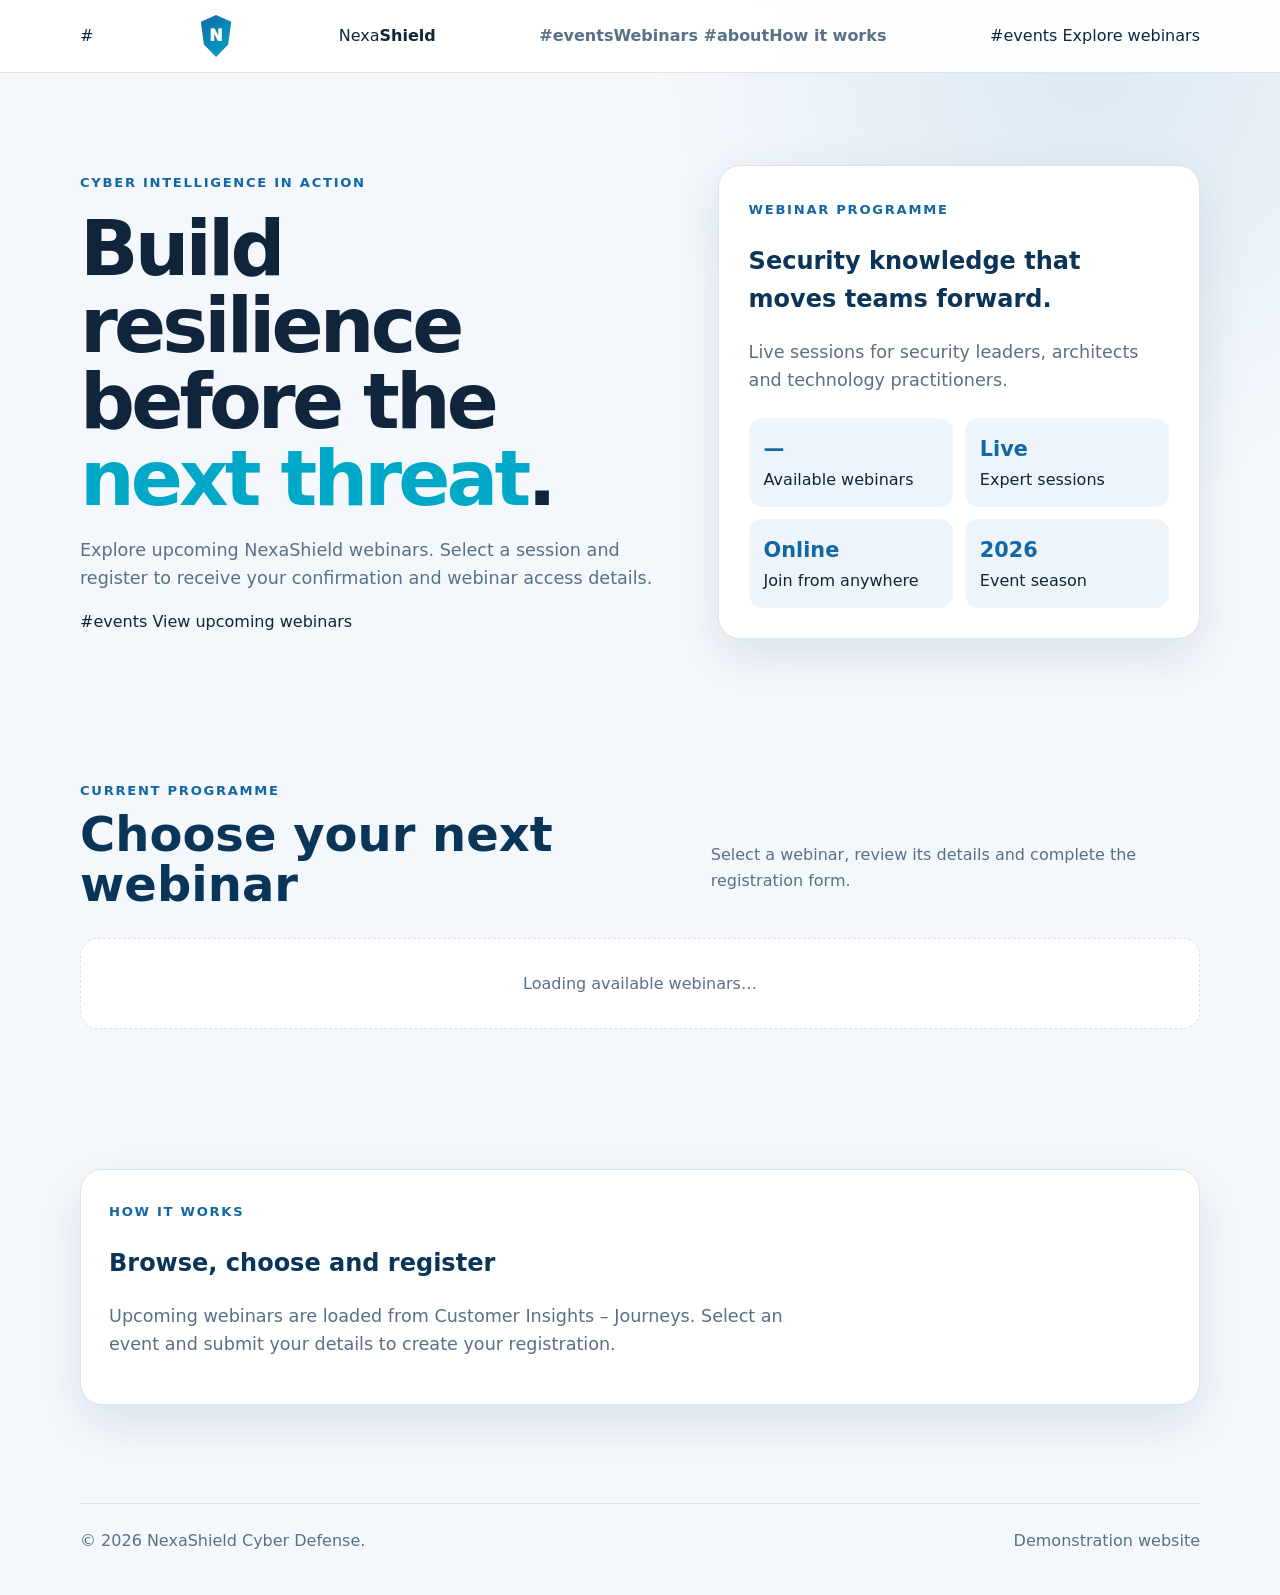
==== k/index.html @ 1a295cb4 "Add files via upload" ====
<!DOCTYPE html>
<html lang="en">
<head>
    <meta charset="UTF-8">

    <meta
        name="viewport"
        content="width=device-width, initial-scale=1.0"
    >

    <title>NexaShield Cyber Defense | Webinars</title>

    <style>
        :root {
            --bg: #f4f8fc;
            --surface: #ffffff;
            --soft: #edf5fb;
            --text: #10253b;
            --muted: #597087;
            --navy: #0b3558;
            --blue: #1267a5;
            --cyan: #00a8c8;
            --green: #15956f;
            --red: #b42318;
            --border: #d8e5ef;
            --shadow: 0 18px 50px rgba(25, 67, 101, 0.12);
        }

        * {
            box-sizing: border-box;
        }

        html {
            scroll-behavior: smooth;
        }

        body {
            margin: 0;
            background:
                radial-gradient(
                    circle at 85% 4%,
                    rgba(18, 103, 165, 0.1),
                    transparent 28rem
                ),
                var(--bg);
            color: var(--text);
            font-family:
                Inter,
                system-ui,
                -apple-system,
                "Segoe UI",
                sans-serif;
            line-height: 1.6;
        }

        a {
            color: inherit;
            text-decoration: none;
        }

        button,
        input {
            font: inherit;
        }

        .container {
            width: min(1120px, calc(100% - 40px));
            margin: auto;
        }

        .header {
            position: sticky;
            top: 0;
            z-index: 20;
            background: rgba(255, 255, 255, 0.92);
            border-bottom: 1px solid var(--border);
            backdrop-filter: blur(14px);
        }

        .nav {
            min-height: 72px;
            display: flex;
            align-items: center;
            justify-content: space-between;
        }

        .brand {
            display: flex;
            align-items: center;
            gap: 12px;
            color: var(--navy);
            font-weight: 850;
        }

        .brand b {
            color: var(--cyan);
        }

        .shield {
            width: 38px;
            height: 42px;
            display: grid;
            place-items: center;
            color: #ffffff;
            background: linear-gradient(135deg, var(--blue), var(--cyan));
            clip-path:
                polygon(
                    50% 0,
                    90% 16%,
                    82% 70%,
                    50% 100%,
                    18% 70%,
                    10% 16%
                );
            font-weight: 950;
        }

        .navlinks {
            display: flex;
            gap: 24px;
            color: var(--muted);
            font-weight: 700;
        }

        .btn {
            display: inline-flex;
            min-height: 46px;
            align-items: center;
            justify-content: center;
            padding: 11px 18px;
            border: 1px solid transparent;
            border-radius: 12px;
            cursor: pointer;
            font-weight: 800;
        }

        .primary {
            color: #ffffff;
            background: linear-gradient(135deg, var(--blue), var(--cyan));
        }

        .secondary {
            color: var(--blue);
            background: #ffffff;
            border-color: var(--border);
        }

        .btn:disabled {
            cursor: not-allowed;
            opacity: 0.65;
        }

        .hero {
            padding: 92px 0 68px;
        }

        .hero-grid {
            display: grid;
            grid-template-columns: 1.1fr 0.9fr;
            gap: 48px;
            align-items: center;
        }

        .eyebrow {
            color: var(--blue);
            font-size: 0.82rem;
            font-weight: 850;
            letter-spacing: 0.13em;
            text-transform: uppercase;
        }

        h1 {
            margin: 16px 0;
            font-size: clamp(2.7rem, 6vw, 5rem);
            line-height: 1;
            letter-spacing: -0.05em;
        }

        h2 {
            color: var(--navy);
        }

        .accent {
            color: var(--cyan);
        }

        .lead {
            max-width: 680px;
            color: var(--muted);
            font-size: 1.1rem;
        }

        .hero-card,
        .card,
        .panel {
            background: var(--surface);
            border: 1px solid var(--border);
            border-radius: 22px;
            box-shadow: var(--shadow);
        }

        .hero-card {
            padding: 30px;
        }

        .metrics {
            display: grid;
            grid-template-columns: 1fr 1fr;
            gap: 12px;
            margin-top: 24px;
        }

        .metric {
            padding: 15px;
            border-radius: 14px;
            background: var(--soft);
        }

        .metric strong {
            display: block;
            color: var(--blue);
            font-size: 1.3rem;
        }

        section {
            padding: 70px 0;
        }

        .heading {
            display: flex;
            align-items: end;
            justify-content: space-between;
            gap: 24px;
            margin-bottom: 28px;
        }

        .heading h2 {
            margin: 6px 0 0;
            font-size: clamp(2rem, 4vw, 3rem);
            line-height: 1.05;
        }

        .heading p {
            max-width: 520px;
            color: var(--muted);
        }

        .grid {
            display: grid;
            grid-template-columns: repeat(3, 1fr);
            gap: 20px;
        }

        .card {
            overflow: hidden;
            display: flex;
            flex-direction: column;
        }

        .card-top {
            min-height: 142px;
            padding: 24px;
            background: linear-gradient(135deg, #e2f2ff, #f8fcff);
        }

        .card-top small {
            color: var(--blue);
            font-weight: 850;
            letter-spacing: 0.08em;
            text-transform: uppercase;
        }

        .card-top h3 {
            margin: 12px 0 0;
            color: var(--navy);
            font-size: 1.4rem;
            line-height: 1.2;
        }

        .card-body {
            display: flex;
            flex: 1;
            flex-direction: column;
            padding: 24px;
        }

        .card-body p {
            color: var(--muted);
        }

        .event-meta {
            display: grid;
            gap: 7px;
            margin: 4px 0 20px;
            color: var(--muted);
            font-size: 0.9rem;
        }

        .card-body .btn {
            width: 100%;
            margin-top: auto;
        }

        .loading-panel {
            grid-column: 1 / -1;
            padding: 32px;
            border: 1px dashed var(--border);
            border-radius: 18px;
            color: var(--muted);
            background: var(--surface);
            text-align: center;
        }

        .details-view {
            display: none;
        }

        .details-view.active {
            display: block;
        }

        .home-view.hidden {
            display: none;
        }

        .details-hero {
            padding: 72px 0 42px;
        }

        .back {
            color: var(--blue);
            cursor: pointer;
            font-weight: 800;
        }

        .facts {
            display: grid;
            grid-template-columns: repeat(3, 1fr);
            gap: 14px;
            margin-top: 34px;
        }

        .fact {
            padding: 17px;
            border: 1px solid var(--border);
            border-radius: 14px;
            background: #ffffff;
        }

        .fact span {
            display: block;
            color: var(--muted);
            font-size: 0.77rem;
            text-transform: uppercase;
        }

        .details-grid {
            display: grid;
            grid-template-columns: 1.05fr 0.95fr;
            gap: 22px;
        }

        .panel {
            padding: 28px;
        }

        .request {
            max-width: 760px;
            margin: auto;
        }

        .selected-event {
            display: flex;
            justify-content: space-between;
            gap: 18px;
            margin: 18px 0 24px;
            padding: 15px;
            border: 1px solid #c8e0ec;
            border-radius: 13px;
            background: #eff9fc;
        }

        .selected-event span {
            color: var(--muted);
            font-size: 0.8rem;
            text-transform: uppercase;
        }

        .registration-form {
            display: grid;
            gap: 18px;
        }

        .form-row {
            display: grid;
            grid-template-columns: 1fr 1fr;
            gap: 16px;
        }

        .field label {
            display: block;
            margin-bottom: 7px;
            color: var(--navy);
            font-weight: 750;
        }

        .field input {
            width: 100%;
            min-height: 48px;
            padding: 11px 13px;
            border: 1px solid #cbdce8;
            border-radius: 11px;
            background: #ffffff;
        }

        .field input:focus {
            outline: none;
            border-color: var(--cyan);
            box-shadow: 0 0 0 3px rgba(0, 168, 200, 0.12);
        }

        .checkbox-row {
            display: flex;
            align-items: flex-start;
            gap: 10px;
            padding: 13px;
            border-radius: 11px;
            background: var(--soft);
        }

        .checkbox-row input {
            width: auto;
            margin-top: 5px;
        }

        .checkbox-row label {
            color: var(--muted);
            font-size: 0.92rem;
        }

        .privacy-note {
            color: var(--muted);
            font-size: 0.83rem;
        }

        .privacy-note a {
            color: var(--blue);
            font-weight: 700;
        }

        .message {
            display: none;
            padding: 14px;
            border-radius: 11px;
        }

        .message.success {
            display: block;
            color: #17683a;
            background: #e7f7ee;
        }

        .message.error {
            display: block;
            color: var(--red);
            background: #fff0ee;
        }

        footer {
            padding: 28px 0 42px;
            color: var(--muted);
        }

        .footer {
            display: flex;
            justify-content: space-between;
            padding-top: 24px;
            border-top: 1px solid var(--border);
        }

        @media (max-width: 900px) {
            .hero-grid,
            .grid,
            .details-grid {
                grid-template-columns: 1fr;
            }

            .facts {
                grid-template-columns: 1fr;
            }

            .navlinks {
                display: none;
            }

            .heading {
                align-items: start;
                flex-direction: column;
            }
        }

        @media (max-width: 560px) {
            .container {
                width: min(100% - 28px, 1120px);
            }

            .metrics,
            .form-row {
                grid-template-columns: 1fr;
            }

            .selected-event,
            .footer {
                flex-direction: column;
            }
        }
    </style>
</head>

<body>
    <div id="homeView" class="home-view">
        <header class="header">
            <div class="container nav">
                #
                    <span class="shield">N</span>

                    <span>
                        Nexa<b>Shield</b>
                    </span>
                </a>

                <nav class="navlinks">
                    #eventsWebinars</a>
                    #aboutHow it works</a>
                </nav>

                #events
                    Explore webinars
                </a>
            </div>
        </header>

        <main>
            <section class="hero">
                <div class="container hero-grid">
                    <div>
                        <span class="eyebrow">
                            Cyber intelligence in action
                        </span>

                        <h1>
                            Build resilience before the
                            <span class="accent">next threat</span>.
                        </h1>

                        <p class="lead">
                            Explore upcoming NexaShield webinars.
                            Select a session and register to receive your
                            confirmation and webinar access details.
                        </p>

                        #events
                            View upcoming webinars
                        </a>
                    </div>

                    <aside class="hero-card">
                        <span class="eyebrow">Webinar programme</span>

                        <h2>
                            Security knowledge that moves teams forward.
                        </h2>

                        <p class="lead">
                            Live sessions for security leaders,
                            architects and technology practitioners.
                        </p>

                        <div class="metrics">
                            <div class="metric">
                                <strong id="eventCount">—</strong>
                                Available webinars
                            </div>

                            <div class="metric">
                                <strong>Live</strong>
                                Expert sessions
                            </div>

                            <div class="metric">
                                <strong>Online</strong>
                                Join from anywhere
                            </div>

                            <div class="metric">
                                <strong>2026</strong>
                                Event season
                            </div>
                        </div>
                    </aside>
                </div>
            </section>

            <section id="events">
                <div class="container">
                    <div class="heading">
                        <div>
                            <span class="eyebrow">
                                Current programme
                            </span>

                            <h2>Choose your next webinar</h2>
                        </div>

                        <p>
                            Select a webinar, review its details and
                            complete the registration form.
                        </p>
                    </div>

                    <div id="eventsGrid" class="grid">
                        <div class="loading-panel">
                            Loading available webinars…
                        </div>
                    </div>
                </div>
            </section>

            <section id="about">
                <div class="container panel">
                    <span class="eyebrow">How it works</span>

                    <h2>Browse, choose and register</h2>

                    <p class="lead">
                        Upcoming webinars are loaded from Customer
                        Insights – Journeys. Select an event and submit
                        your details to create your registration.
                    </p>
                </div>
            </section>
        </main>

        <footer>
            <div class="container footer">
                <span>© 2026 NexaShield Cyber Defense.</span>
                <span>Demonstration website</span>
            </div>
        </footer>
    </div>

    <div id="detailsView" class="details-view">
        <header class="header">
            <div class="container nav">
                #
                    <span class="shield">N</span>

                    <span>
                        Nexa<b>Shield</b>
                    </span>
                </a>

                <button id="allEventsButton" class="btn secondary">
                    All webinars
                </button>
            </div>
        </header>

        <main>
            <section class="details-hero">
                <div class="container">
                    <button
                        id="backButton"
                        class="back"
                        type="button"
                        style="border: 0; background: transparent; padding: 0;"
                    >
                        ← Back to all webinars
                    </button>

                    <p id="detailType" class="eyebrow">
                        Online webinar
                    </p>

                    <h1 id="detailTitle">Webinar name</h1>

                    <p id="detailDescription" class="lead"></p>

                    <div class="facts">
                        <div class="fact">
                            <span>Date and time</span>
                            <strong id="detailDate">To be announced</strong>
                        </div>

                        <div class="fact">
                            <span>Format</span>
                            <strong id="detailFormat">Online</strong>
                        </div>

                        <div class="fact">
                            <span>Location</span>
                            <strong id="detailLocation">
                                External webinar platform
                            </strong>
                        </div>
                    </div>
                </div>
            </section>

            <section>
                <div class="container details-grid">
                    <div class="panel">
                        <span class="eyebrow">
                            About this webinar
                        </span>

                        <h2>What you will learn</h2>

                        <p id="detailLongDescription" class="lead">
                            Join NexaShield experts for practical
                            insights and actionable guidance.
                        </p>
                    </div>

                    <aside class="panel">
                        <span class="eyebrow">
                            Registration
                        </span>

                        <h2>Reserve your place</h2>

                        <p class="lead">
                            Complete the form below to register for the
                            selected webinar.
                        </p>
                    </aside>
                </div>
            </section>

            <section id="register">
                <div class="container panel request">
                    <span class="eyebrow">
                        Webinar registration
                    </span>

                    <h2>Register for this webinar</h2>

                    <p class="lead">
                        Your registration confirmation and webinar
                        details will be sent to your email.
                    </p>

                    <div class="selected-event">
                        <span>Selected webinar</span>
                        <strong id="selectedEventName">
                            Choose a webinar
                        </strong>
                    </div>

                    <form
                        id="registrationForm"
                        class="registration-form"
                    >
                        <input
                            id="selectedEventId"
                            name="eventId"
                            type="hidden"
                        >

                        <input
                            id="selectedEventTitle"
                            name="eventName"
                            type="hidden"
                        >

                        <div class="form-row">
                            <div class="field">
                                <label for="firstName">
                                    First name
                                </label>

                                <input
                                    id="firstName"
                                    name="firstName"
                                    type="text"
                                    autocomplete="given-name"
                                    required
                                >
                            </div>

                            <div class="field">
                                <label for="lastName">
                                    Last name
                                </label>

                                <input
                                    id="lastName"
                                    name="lastName"
                                    type="text"
                                    autocomplete="family-name"
                                    required
                                >
                            </div>
                        </div>

                        <div class="field">
                            <label for="email">
                                Email address
                            </label>

                            <input
                                id="email"
                                name="email"
                                type="email"
                                autocomplete="email"
                                required
                            >
                        </div>

                        <div class="checkbox-row">
                            <input
                                id="futureWebinarsConsent"
                                name="futureWebinarsConsent"
                                type="checkbox"
                            >

                            <label for="futureWebinarsConsent">
                                Send me invitations and promotional
                                updates about future webinars and
                                virtual events.
                            </label>
                        </div>

                        <p class="privacy-note">
                            Your information will be used to manage the
                            selected webinar registration. Future
                            webinar communication is optional and can
                            be changed through the preference center.
                        </p>

                        <button
                            id="registerButton"
                            class="btn primary"
                            type="submit"
                        >
                            Register for Webinar
                        </button>

                        <div
                            id="formMessage"
                            class="message"
                            role="status"
                            aria-live="polite"
                        ></div>
                    </form>
                </div>
            </section>
        </main>

        <footer>
            <div class="container footer">
                <span>© 2026 NexaShield Cyber Defense.</span>
                <span>Demonstration website</span>
            </div>
        </footer>
    </div>

    <script>
        const homeView = document.getElementById("homeView");
        const detailsView = document.getElementById("detailsView");
        const eventsGrid = document.getElementById("eventsGrid");
        const eventCount = document.getElementById("eventCount");

        const detailTitle =
            document.getElementById("detailTitle");

        const detailDescription =
            document.getElementById("detailDescription");

        const detailLongDescription =
            document.getElementById("detailLongDescription");

        const detailDate =
            document.getElementById("detailDate");

        const detailFormat =
            document.getElementById("detailFormat");

        const detailLocation =
            document.getElementById("detailLocation");

        const selectedEventName =
            document.getElementById("selectedEventName");

        const selectedEventId =
            document.getElementById("selectedEventId");

        const selectedEventTitle =
            document.getElementById("selectedEventTitle");

        const registrationForm =
            document.getElementById("registrationForm");

        const registerButton =
            document.getElementById("registerButton");

        const formMessage =
            document.getElementById("formMessage");

        let events = [];
        let currentEvent = null;

        function normalizeEvent(rawEvent) {
            return {
                id:
                    rawEvent.id ||
                    rawEvent.eventId ||
                    rawEvent.msevtmgt_eventid ||
                    "",

                name:
                    rawEvent.name ||
                    rawEvent.eventName ||
                    rawEvent.msevtmgt_name ||
                    "Unnamed webinar",

                description:
                    rawEvent.description ||
                    rawEvent.summary ||
                    rawEvent.msevtmgt_description ||
                    "Join this NexaShield online webinar.",

                startDate:
                    rawEvent.startDate ||
                    rawEvent.startDateTime ||
                    rawEvent.msevtmgt_eventstartdate ||
                    null,

                endDate:
                    rawEvent.endDate ||
                    rawEvent.endDateTime ||
                    rawEvent.msevtmgt_eventenddate ||
                    null,

                format:
                    rawEvent.format ||
                    rawEvent.eventFormat ||
                    "Online",

                location:
                    rawEvent.location ||
                    rawEvent.venue ||
                    "External webinar platform"
            };
        }

        function formatDate(dateValue) {
            if (!dateValue) {
                return "Date to be announced";
            }

            const date = new Date(dateValue);

            if (Number.isNaN(date.getTime())) {
                return String(dateValue);
            }

            return new Intl.DateTimeFormat("en-IN", {
                dateStyle: "long",
                timeStyle: "short"
            }).format(date);
        }

        function escapeHtml(value) {
            return String(value || "")
                .replaceAll("&", "&amp;")
                .replaceAll("<", "&lt;")
                .replaceAll(">", "&gt;")
                .replaceAll('"', "&quot;")
                .replaceAll("'", "&#039;");
        }

        function renderEvents() {
            eventsGrid.innerHTML = "";
            eventCount.textContent = String(events.length);

            if (events.length === 0) {
                eventsGrid.innerHTML = `
                    <div class="loading-panel">
                        No published webinars are currently available.
                    </div>
                `;

                return;
            }

            events.forEach(event => {
                const card = document.createElement("article");
                card.className = "card";

                card.innerHTML = `
                    <div class="card-top">
                        <small>Online webinar</small>

                        <h3>${escapeHtml(event.name)}</h3>
                    </div>

                    <div class="card-body">
                        <p>
                            ${escapeHtml(event.description)}
                        </p>

                        <div class="event-meta">
                            <span>
                                <strong>Date:</strong>
                                ${escapeHtml(formatDate(event.startDate))}
                            </span>

                            <span>
                                <strong>Format:</strong>
                                ${escapeHtml(event.format)}
                            </span>
                        </div>

                        <button
                            class="btn primary"
                            type="button"
                            data-event-id="${escapeHtml(event.id)}"
                        >
                            View webinar
                        </button>
                    </div>
                `;

                const button =
                    card.querySelector("[data-event-id]");

                button.addEventListener("click", () => {
                    showEvent(event);
                });

                eventsGrid.appendChild(card);
            });
        }

        async function loadEvents() {
    eventsGrid.innerHTML = `
        <div class="loading-panel">
            Loading available webinars…
        </div>
    `;

    const endpoint =
        "https://public-usa.mkt.dynamics.com/api/v1.0/orgs/39a3b82d-2a6e-f111-b27b-000d3a5ca807/eventmanagement/events/published";

    const token = "[base64]";

    try {
        const apiUrl =
            `${endpoint}?emApplicationtoken=${encodeURIComponent(token)}`;

        const response = await fetch(apiUrl, {
            method: "GET",
            headers: {
                "Accept": "application/json"
            }
        });

        if (!response.ok) {
            throw new Error(
                `Event API returned status ${response.status}`
            );
        }

        const result = await response.json();

        const rawEvents = Array.isArray(result)
            ? result
            : [];

        events = rawEvents
            .map(normalizeEvent)
            .filter(event => event.id);

        renderEvents();
    } catch (error) {
        console.error("Unable to load webinars:", error);

        eventsGrid.innerHTML = `
            <div class="loading-panel">
                We couldn't load the webinars right now.
                Please refresh the page and try again.
            </div>
        `;

        eventCount.textContent = "0";
    }
}

        function showEvent(event) {
            currentEvent = event;

            detailTitle.textContent = event.name;
            detailDescription.textContent = event.description;
            detailLongDescription.textContent = event.description;
            detailDate.textContent = formatDate(event.startDate);
            detailFormat.textContent = event.format;
            detailLocation.textContent = event.location;

            selectedEventName.textContent = event.name;
            selectedEventId.value = event.id;
            selectedEventTitle.value = event.name;

            homeView.classList.add("hidden");
            detailsView.classList.add("active");

            document.title =
                `${event.name} | NexaShield`;

            const newUrl =
                `${location.pathname}?event=${encodeURIComponent(event.id)}`;

            history.pushState(
                {
                    eventId: event.id
                },
                "",
                newUrl
            );

            window.scrollTo({
                top: 0,
                behavior: "smooth"
            });
        }

        function showHome(updateHistory = true) {
            currentEvent = null;

            detailsView.classList.remove("active");
            homeView.classList.remove("hidden");

            document.title =
                "NexaShield Cyber Defense | Webinars";

            if (updateHistory) {
                history.pushState(
                    {},
                    "",
                    `${location.pathname}#events`
                );
            }

            setTimeout(() => {
                document
                    .getElementById("events")
                    .scrollIntoView({
                        behavior: "smooth"
                    });
            }, 50);
        }

        function showMessage(type, message) {
            formMessage.className = `message ${type}`;
            formMessage.textContent = message;
        }

        registrationForm.addEventListener(
            "submit",
            async event => {
                event.preventDefault();

                if (!currentEvent) {
                    showMessage(
                        "error",
                        "Please select a webinar before registering."
                    );

                    return;
                }

                const payload = {
                    eventId: currentEvent.id,
                    eventName: currentEvent.name,

                    firstName:
                        document
                            .getElementById("firstName")
                            .value
                            .trim(),

                    lastName:
                        document
                            .getElementById("lastName")
                            .value
                            .trim(),

                    email:
                        document
                            .getElementById("email")
                            .value
                            .trim(),

                    futureWebinarsConsent:
                        document
                            .getElementById(
                                "futureWebinarsConsent"
                            )
                            .checked
                };

                registerButton.disabled = true;
                registerButton.textContent =
                    "Submitting registration…";

                formMessage.className = "message";
                formMessage.textContent = "";

                try {
                    const response = await fetch(
                        "/api/register",
                        {
                            method: "POST",

                            headers: {
                                "Content-Type": "application/json",
                                "Accept": "application/json"
                            },

                            body: JSON.stringify(payload)
                        }
                    );

                    let result = {};

                    try {
                        result = await response.json();
                    } catch {
                        result = {};
                    }

                    if (!response.ok) {
                        throw new Error(
                            result.message ||
                            "The registration could not be completed."
                        );
                    }

                    showMessage(
                        "success",
                        result.message ||
                        "Your registration has been received. Please check your email for confirmation."
                    );

                    registrationForm.reset();

                    selectedEventId.value = currentEvent.id;
                    selectedEventTitle.value =
                        currentEvent.name;
                } catch (error) {
                    console.error(
                        "Registration failed:",
                        error
                    );

                    showMessage(
                        "error",
                        error.message ||
                        "We couldn't complete your registration. Please try again."
                    );
                } finally {
                    registerButton.disabled = false;
                    registerButton.textContent =
                        "Register for Webinar";
                }
            }
        );

        document
            .getElementById("backButton")
            .addEventListener("click", () => {
                showHome();
            });

        document
            .getElementById("allEventsButton")
            .addEventListener("click", () => {
                showHome();
            });

        document
            .getElementById("brandBack")
            .addEventListener("click", event => {
                event.preventDefault();
                showHome();
            });

        window.addEventListener("popstate", () => {
            const eventId =
                new URLSearchParams(location.search)
                    .get("event");

            const event =
                events.find(item => item.id === eventId);

            if (event) {
                showEventWithoutHistory(event);
            } else {
                showHome(false);
            }
        });

        function showEventWithoutHistory(event) {
            currentEvent = event;

            detailTitle.textContent = event.name;
            detailDescription.textContent = event.description;
            detailLongDescription.textContent = event.description;
            detailDate.textContent = formatDate(event.startDate);
            detailFormat.textContent = event.format;
            detailLocation.textContent = event.location;

            selectedEventName.textContent = event.name;
            selectedEventId.value = event.id;
            selectedEventTitle.value = event.name;

            homeView.classList.add("hidden");
            detailsView.classList.add("active");

            document.title =
                `${event.name} | NexaShield`;

            window.scrollTo(0, 0);
        }

        async function initializePage() {
            await loadEvents();

            const eventId =
                new URLSearchParams(location.search)
                    .get("event");

            if (!eventId) {
                return;
            }

            const selectedEvent =
                events.find(event => event.id === eventId);

            if (selectedEvent) {
                showEventWithoutHistory(selectedEvent);
            }
        }

        initializePage();
    </script>
</body>
</html>
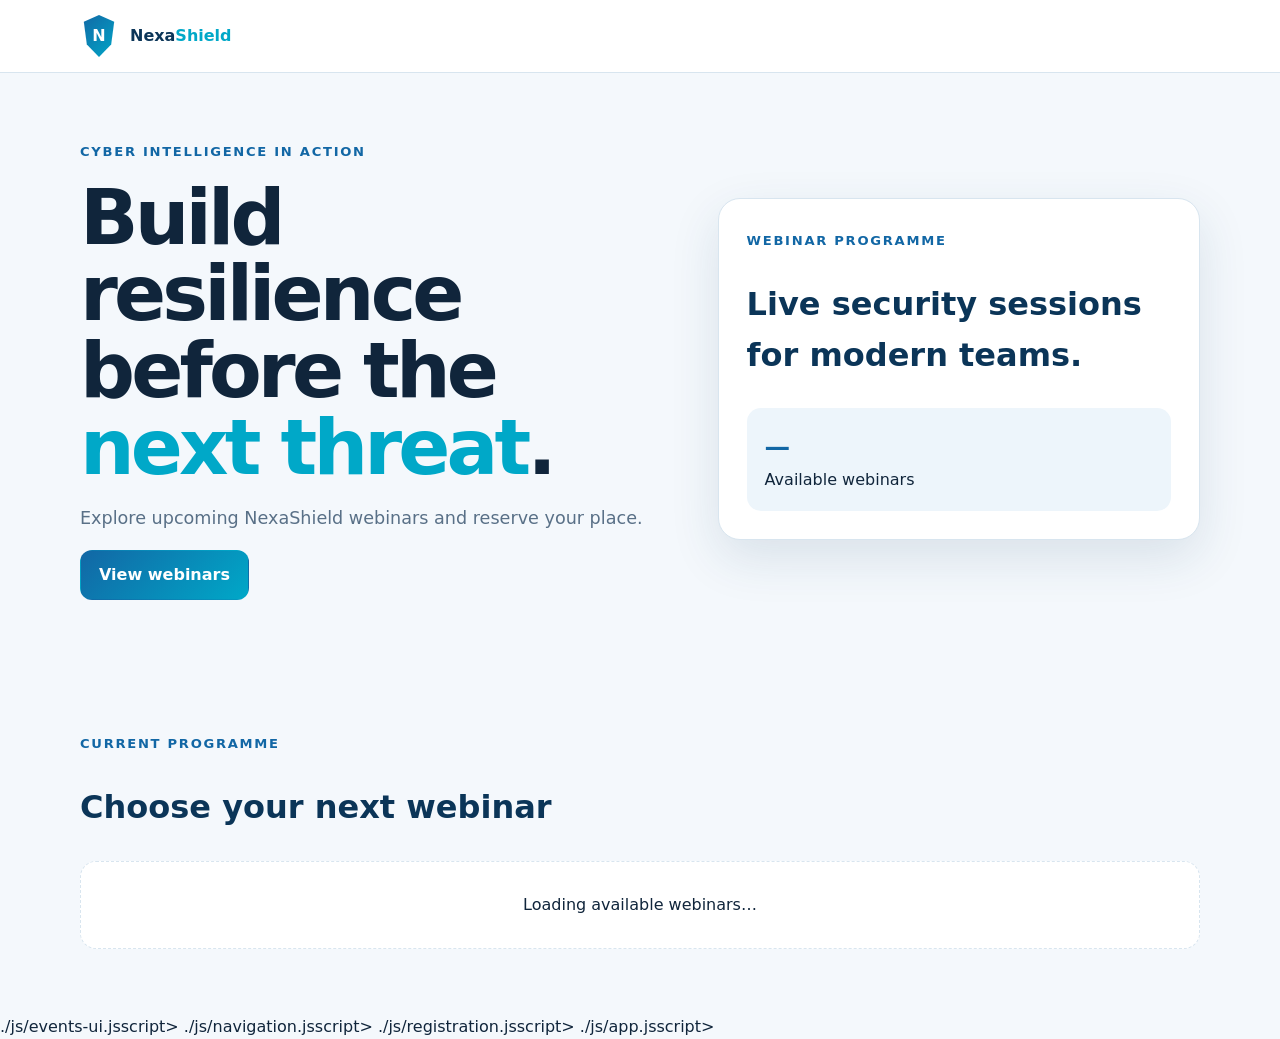
==== commit 08bc718b: "Add files via upload" ====
--- a/k/index.html
+++ b/k/index.html
@@ -2,545 +2,38 @@
 <html lang="en">
 <head>
     <meta charset="UTF-8">
-
     <meta
         name="viewport"
         content="width=device-width, initial-scale=1.0"
     >
 
-    <title>NexaShield Cyber Defense | Webinars</title>
+    <title>NexaShield | Webinars</title>
 
-    <style>
-        :root {
-            --bg: #f4f8fc;
-            --surface: #ffffff;
-            --soft: #edf5fb;
-            --text: #10253b;
-            --muted: #597087;
-            --navy: #0b3558;
-            --blue: #1267a5;
-            --cyan: #00a8c8;
-            --green: #15956f;
-            --red: #b42318;
-            --border: #d8e5ef;
-            --shadow: 0 18px 50px rgba(25, 67, 101, 0.12);
-        }
-
-        * {
-            box-sizing: border-box;
-        }
-
-        html {
-            scroll-behavior: smooth;
-        }
-
-        body {
-            margin: 0;
-            background:
-                radial-gradient(
-                    circle at 85% 4%,
-                    rgba(18, 103, 165, 0.1),
-                    transparent 28rem
-                ),
-                var(--bg);
-            color: var(--text);
-            font-family:
-                Inter,
-                system-ui,
-                -apple-system,
-                "Segoe UI",
-                sans-serif;
-            line-height: 1.6;
-        }
-
-        a {
-            color: inherit;
-            text-decoration: none;
-        }
-
-        button,
-        input {
-            font: inherit;
-        }
-
-        .container {
-            width: min(1120px, calc(100% - 40px));
-            margin: auto;
-        }
-
-        .header {
-            position: sticky;
-            top: 0;
-            z-index: 20;
-            background: rgba(255, 255, 255, 0.92);
-            border-bottom: 1px solid var(--border);
-            backdrop-filter: blur(14px);
-        }
-
-        .nav {
-            min-height: 72px;
-            display: flex;
-            align-items: center;
-            justify-content: space-between;
-        }
-
-        .brand {
-            display: flex;
-            align-items: center;
-            gap: 12px;
-            color: var(--navy);
-            font-weight: 850;
-        }
-
-        .brand b {
-            color: var(--cyan);
-        }
-
-        .shield {
-            width: 38px;
-            height: 42px;
-            display: grid;
-            place-items: center;
-            color: #ffffff;
-            background: linear-gradient(135deg, var(--blue), var(--cyan));
-            clip-path:
-                polygon(
-                    50% 0,
-                    90% 16%,
-                    82% 70%,
-                    50% 100%,
-                    18% 70%,
-                    10% 16%
-                );
-            font-weight: 950;
-        }
-
-        .navlinks {
-            display: flex;
-            gap: 24px;
-            color: var(--muted);
-            font-weight: 700;
-        }
-
-        .btn {
-            display: inline-flex;
-            min-height: 46px;
-            align-items: center;
-            justify-content: center;
-            padding: 11px 18px;
-            border: 1px solid transparent;
-            border-radius: 12px;
-            cursor: pointer;
-            font-weight: 800;
-        }
-
-        .primary {
-            color: #ffffff;
-            background: linear-gradient(135deg, var(--blue), var(--cyan));
-        }
-
-        .secondary {
-            color: var(--blue);
-            background: #ffffff;
-            border-color: var(--border);
-        }
-
-        .btn:disabled {
-            cursor: not-allowed;
-            opacity: 0.65;
-        }
-
-        .hero {
-            padding: 92px 0 68px;
-        }
-
-        .hero-grid {
-            display: grid;
-            grid-template-columns: 1.1fr 0.9fr;
-            gap: 48px;
-            align-items: center;
-        }
-
-        .eyebrow {
-            color: var(--blue);
-            font-size: 0.82rem;
-            font-weight: 850;
-            letter-spacing: 0.13em;
-            text-transform: uppercase;
-        }
-
-        h1 {
-            margin: 16px 0;
-            font-size: clamp(2.7rem, 6vw, 5rem);
-            line-height: 1;
-            letter-spacing: -0.05em;
-        }
-
-        h2 {
-            color: var(--navy);
-        }
-
-        .accent {
-            color: var(--cyan);
-        }
-
-        .lead {
-            max-width: 680px;
-            color: var(--muted);
-            font-size: 1.1rem;
-        }
-
-        .hero-card,
-        .card,
-        .panel {
-            background: var(--surface);
-            border: 1px solid var(--border);
-            border-radius: 22px;
-            box-shadow: var(--shadow);
-        }
-
-        .hero-card {
-            padding: 30px;
-        }
-
-        .metrics {
-            display: grid;
-            grid-template-columns: 1fr 1fr;
-            gap: 12px;
-            margin-top: 24px;
-        }
-
-        .metric {
-            padding: 15px;
-            border-radius: 14px;
-            background: var(--soft);
-        }
-
-        .metric strong {
-            display: block;
-            color: var(--blue);
-            font-size: 1.3rem;
-        }
-
-        section {
-            padding: 70px 0;
-        }
-
-        .heading {
-            display: flex;
-            align-items: end;
-            justify-content: space-between;
-            gap: 24px;
-            margin-bottom: 28px;
-        }
-
-        .heading h2 {
-            margin: 6px 0 0;
-            font-size: clamp(2rem, 4vw, 3rem);
-            line-height: 1.05;
-        }
-
-        .heading p {
-            max-width: 520px;
-            color: var(--muted);
-        }
-
-        .grid {
-            display: grid;
-            grid-template-columns: repeat(3, 1fr);
-            gap: 20px;
-        }
-
-        .card {
-            overflow: hidden;
-            display: flex;
-            flex-direction: column;
-        }
-
-        .card-top {
-            min-height: 142px;
-            padding: 24px;
-            background: linear-gradient(135deg, #e2f2ff, #f8fcff);
-        }
-
-        .card-top small {
-            color: var(--blue);
-            font-weight: 850;
-            letter-spacing: 0.08em;
-            text-transform: uppercase;
-        }
-
-        .card-top h3 {
-            margin: 12px 0 0;
-            color: var(--navy);
-            font-size: 1.4rem;
-            line-height: 1.2;
-        }
-
-        .card-body {
-            display: flex;
-            flex: 1;
-            flex-direction: column;
-            padding: 24px;
-        }
-
-        .card-body p {
-            color: var(--muted);
-        }
-
-        .event-meta {
-            display: grid;
-            gap: 7px;
-            margin: 4px 0 20px;
-            color: var(--muted);
-            font-size: 0.9rem;
-        }
-
-        .card-body .btn {
-            width: 100%;
-            margin-top: auto;
-        }
-
-        .loading-panel {
-            grid-column: 1 / -1;
-            padding: 32px;
-            border: 1px dashed var(--border);
-            border-radius: 18px;
-            color: var(--muted);
-            background: var(--surface);
-            text-align: center;
-        }
-
-        .details-view {
-            display: none;
-        }
-
-        .details-view.active {
-            display: block;
-        }
-
-        .home-view.hidden {
-            display: none;
-        }
-
-        .details-hero {
-            padding: 72px 0 42px;
-        }
-
-        .back {
-            color: var(--blue);
-            cursor: pointer;
-            font-weight: 800;
-        }
-
-        .facts {
-            display: grid;
-            grid-template-columns: repeat(3, 1fr);
-            gap: 14px;
-            margin-top: 34px;
-        }
-
-        .fact {
-            padding: 17px;
-            border: 1px solid var(--border);
-            border-radius: 14px;
-            background: #ffffff;
-        }
-
-        .fact span {
-            display: block;
-            color: var(--muted);
-            font-size: 0.77rem;
-            text-transform: uppercase;
-        }
-
-        .details-grid {
-            display: grid;
-            grid-template-columns: 1.05fr 0.95fr;
-            gap: 22px;
-        }
-
-        .panel {
-            padding: 28px;
-        }
-
-        .request {
-            max-width: 760px;
-            margin: auto;
-        }
-
-        .selected-event {
-            display: flex;
-            justify-content: space-between;
-            gap: 18px;
-            margin: 18px 0 24px;
-            padding: 15px;
-            border: 1px solid #c8e0ec;
-            border-radius: 13px;
-            background: #eff9fc;
-        }
-
-        .selected-event span {
-            color: var(--muted);
-            font-size: 0.8rem;
-            text-transform: uppercase;
-        }
-
-        .registration-form {
-            display: grid;
-            gap: 18px;
-        }
-
-        .form-row {
-            display: grid;
-            grid-template-columns: 1fr 1fr;
-            gap: 16px;
-        }
-
-        .field label {
-            display: block;
-            margin-bottom: 7px;
-            color: var(--navy);
-            font-weight: 750;
-        }
-
-        .field input {
-            width: 100%;
-            min-height: 48px;
-            padding: 11px 13px;
-            border: 1px solid #cbdce8;
-            border-radius: 11px;
-            background: #ffffff;
-        }
-
-        .field input:focus {
-            outline: none;
-            border-color: var(--cyan);
-            box-shadow: 0 0 0 3px rgba(0, 168, 200, 0.12);
-        }
-
-        .checkbox-row {
-            display: flex;
-            align-items: flex-start;
-            gap: 10px;
-            padding: 13px;
-            border-radius: 11px;
-            background: var(--soft);
-        }
-
-        .checkbox-row input {
-            width: auto;
-            margin-top: 5px;
-        }
-
-        .checkbox-row label {
-            color: var(--muted);
-            font-size: 0.92rem;
-        }
-
-        .privacy-note {
-            color: var(--muted);
-            font-size: 0.83rem;
-        }
-
-        .privacy-note a {
-            color: var(--blue);
-            font-weight: 700;
-        }
-
-        .message {
-            display: none;
-            padding: 14px;
-            border-radius: 11px;
-        }
-
-        .message.success {
-            display: block;
-            color: #17683a;
-            background: #e7f7ee;
-        }
-
-        .message.error {
-            display: block;
-            color: var(--red);
-            background: #fff0ee;
-        }
-
-        footer {
-            padding: 28px 0 42px;
-            color: var(--muted);
-        }
-
-        .footer {
-            display: flex;
-            justify-content: space-between;
-            padding-top: 24px;
-            border-top: 1px solid var(--border);
-        }
-
-        @media (max-width: 900px) {
-            .hero-grid,
-            .grid,
-            .details-grid {
-                grid-template-columns: 1fr;
-            }
-
-            .facts {
-                grid-template-columns: 1fr;
-            }
-
-            .navlinks {
-                display: none;
-            }
-
-            .heading {
-                align-items: start;
-                flex-direction: column;
-            }
-        }
-
-        @media (max-width: 560px) {
-            .container {
-                width: min(100% - 28px, 1120px);
-            }
-
-            .metrics,
-            .form-row {
-                grid-template-columns: 1fr;
-            }
-
-            .selected-event,
-            .footer {
-                flex-direction: column;
-            }
-        }
-    </style>
+    <link rel="stylesheet" href="css\base.css">
+    <link rel="stylesheet" href="css/components.css">
+    <link rel="stylesheet" href="css/responsive.css">
 </head>
 
 <body>
-    <div id="homeView" class="home-view">
-        <header class="header">
-            <div class="container nav">
-                #
-                    <span class="shield">N</span>
+    <header class="header">
+        <div class="container nav">
+            <a id="homeLink" class="brand" href="/">
+                <span class="shield">N</span>
+                <span>Nexa<b>Shield</b></span>
+            </a>
 
-                    <span>
-                        Nexa<b>Shield</b>
-                    </span>
-                </a>
+            <button
+                id="allEventsButton"
+                class="btn secondary hidden"
+                type="button"
+            >
+                All webinars
+            </button>
+        </div>
+    </header>
 
-                <nav class="navlinks">
-                    #eventsWebinars</a>
-                    #aboutHow it works</a>
-                </nav>
-
-                #events
-                    Explore webinars
-                </a>
-            </div>
-        </header>
-
-        <main>
+    <main>
+        <div id="homeView">
             <section class="hero">
                 <div class="container hero-grid">
                     <div>
@@ -554,48 +47,27 @@
                         </h1>
 
                         <p class="lead">
-                            Explore upcoming NexaShield webinars.
-                            Select a session and register to receive your
-                            confirmation and webinar access details.
+                            Explore upcoming NexaShield webinars and
+                            reserve your place.
                         </p>
 
-                        #events
-                            View upcoming webinars
+                        <a class="btn primary" href="#events">
+                            View webinars
                         </a>
                     </div>
 
                     <aside class="hero-card">
-                        <span class="eyebrow">Webinar programme</span>
+                        <span class="eyebrow">
+                            Webinar programme
+                        </span>
 
                         <h2>
-                            Security knowledge that moves teams forward.
+                            Live security sessions for modern teams.
                         </h2>
 
-                        <p class="lead">
-                            Live sessions for security leaders,
-                            architects and technology practitioners.
-                        </p>
-
-                        <div class="metrics">
-                            <div class="metric">
-                                <strong id="eventCount">—</strong>
-                                Available webinars
-                            </div>
-
-                            <div class="metric">
-                                <strong>Live</strong>
-                                Expert sessions
-                            </div>
-
-                            <div class="metric">
-                                <strong>Online</strong>
-                                Join from anywhere
-                            </div>
-
-                            <div class="metric">
-                                <strong>2026</strong>
-                                Event season
-                            </div>
+                        <div class="metric">
+                            <strong id="eventCount">—</strong>
+                            Available webinars
                         </div>
                     </aside>
                 </div>
@@ -603,756 +75,120 @@
 
             <section id="events">
                 <div class="container">
-                    <div class="heading">
-                        <div>
-                            <span class="eyebrow">
-                                Current programme
-                            </span>
+                    <span class="eyebrow">
+                        Current programme
+                    </span>
 
-                            <h2>Choose your next webinar</h2>
-                        </div>
+                    <h2>Choose your next webinar</h2>
 
-                        <p>
-                            Select a webinar, review its details and
-                            complete the registration form.
-                        </p>
-                    </div>
-
-                    <div id="eventsGrid" class="grid">
+                    <div id="eventsGrid" class="event-grid">
                         <div class="loading-panel">
                             Loading available webinars…
                         </div>
                     </div>
                 </div>
             </section>
+        </div>
 
-            <section id="about">
-                <div class="container panel">
-                    <span class="eyebrow">How it works</span>
+        <div id="detailsView" class="hidden">
+            <section class="container details">
+                <button
+                    id="backButton"
+                    class="text-button"
+                    type="button"
+                >
+                    ← Back to webinars
+                </button>
 
-                    <h2>Browse, choose and register</h2>
+                <span class="eyebrow">Online webinar</span>
 
-                    <p class="lead">
-                        Upcoming webinars are loaded from Customer
-                        Insights – Journeys. Select an event and submit
-                        your details to create your registration.
-                    </p>
-                </div>
-            </section>
-        </main>
+                <h1 id="detailTitle"></h1>
 
-        <footer>
-            <div class="container footer">
-                <span>© 2026 NexaShield Cyber Defense.</span>
-                <span>Demonstration website</span>
-            </div>
-        </footer>
-    </div>
+                <p
+                    id="detailDescription"
+                    class="lead"
+                ></p>
 
-    <div id="detailsView" class="details-view">
-        <header class="header">
-            <div class="container nav">
-                #
-                    <span class="shield">N</span>
+                <div class="facts">
+                    <div class="fact">
+                        <span>Date and time</span>
+                        <strong id="detailDate"></strong>
+                    </div>
 
-                    <span>
-                        Nexa<b>Shield</b>
-                    </span>
-                </a>
-
-                <button id="allEventsButton" class="btn secondary">
-                    All webinars
-                </button>
-            </div>
-        </header>
-
-        <main>
-            <section class="details-hero">
-                <div class="container">
-                    <button
-                        id="backButton"
-                        class="back"
-                        type="button"
-                        style="border: 0; background: transparent; padding: 0;"
-                    >
-                        ← Back to all webinars
-                    </button>
-
-                    <p id="detailType" class="eyebrow">
-                        Online webinar
-                    </p>
-
-                    <h1 id="detailTitle">Webinar name</h1>
-
-                    <p id="detailDescription" class="lead"></p>
-
-                    <div class="facts">
-                        <div class="fact">
-                            <span>Date and time</span>
-                            <strong id="detailDate">To be announced</strong>
-                        </div>
-
-                        <div class="fact">
-                            <span>Format</span>
-                            <strong id="detailFormat">Online</strong>
-                        </div>
-
-                        <div class="fact">
-                            <span>Location</span>
-                            <strong id="detailLocation">
-                                External webinar platform
-                            </strong>
-                        </div>
+                    <div class="fact">
+                        <span>Format</span>
+                        <strong>Online webinar</strong>
                     </div>
                 </div>
             </section>
 
-            <section>
-                <div class="container details-grid">
-                    <div class="panel">
-                        <span class="eyebrow">
-                            About this webinar
-                        </span>
+            <section class="container panel registration-panel">
+                <h2>Register for this webinar</h2>
 
-                        <h2>What you will learn</h2>
+                <p>
+                    Selected:
+                    <strong id="selectedEventName"></strong>
+                </p>
 
-                        <p id="detailLongDescription" class="lead">
-                            Join NexaShield experts for practical
-                            insights and actionable guidance.
-                        </p>
+                <form id="registrationForm">
+                    <div class="form-row">
+                        <label>
+                            First name
+
+                            <input
+                                id="firstName"
+                                type="text"
+                                autocomplete="given-name"
+                                required
+                            >
+                        </label>
+
+                        <label>
+                            Last name
+
+                            <input
+                                id="lastName"
+                                type="text"
+                                autocomplete="family-name"
+                                required
+                            >
+                        </label>
                     </div>
 
-                    <aside class="panel">
-                        <span class="eyebrow">
-                            Registration
-                        </span>
-
-                        <h2>Reserve your place</h2>
-
-                        <p class="lead">
-                            Complete the form below to register for the
-                            selected webinar.
-                        </p>
-                    </aside>
-                </div>
-            </section>
-
-            <section id="register">
-                <div class="container panel request">
-                    <span class="eyebrow">
-                        Webinar registration
-                    </span>
-
-                    <h2>Register for this webinar</h2>
-
-                    <p class="lead">
-                        Your registration confirmation and webinar
-                        details will be sent to your email.
-                    </p>
-
-                    <div class="selected-event">
-                        <span>Selected webinar</span>
-                        <strong id="selectedEventName">
-                            Choose a webinar
-                        </strong>
-                    </div>
-
-                    <form
-                        id="registrationForm"
-                        class="registration-form"
-                    >
-                        <input
-                            id="selectedEventId"
-                            name="eventId"
-                            type="hidden"
-                        >
+                    <label>
+                        Email address
 
                         <input
-                            id="selectedEventTitle"
-                            name="eventName"
-                            type="hidden"
+                            id="email"
+                            type="email"
+                            autocomplete="email"
+                            required
                         >
+                    </label>
 
-                        <div class="form-row">
-                            <div class="field">
-                                <label for="firstName">
-                                    First name
-                                </label>
+                    <button
+                        id="registerButton"
+                        class="btn primary"
+                        type="submit"
+                    >
+                        Register for webinar
+                    </button>
 
-                                <input
-                                    id="firstName"
-                                    name="firstName"
-                                    type="text"
-                                    autocomplete="given-name"
-                                    required
-                                >
-                            </div>
+                    <div
+                        id="formMessage"
+                        class="message"
+                        role="status"
+                        aria-live="polite"
+                    ></div>
+                </form>
+            </section>
+        </div>
+    </main>
 
-                            <div class="field">
-                                <label for="lastName">
-                                    Last name
-                                </label>
-
-                                <input
-                                    id="lastName"
-                                    name="lastName"
-                                    type="text"
-                                    autocomplete="family-name"
-                                    required
-                                >
-                            </div>
-                        </div>
-
-                        <div class="field">
-                            <label for="email">
-                                Email address
-                            </label>
-
-                            <input
-                                id="email"
-                                name="email"
-                                type="email"
-                                autocomplete="email"
-                                required
-                            >
-                        </div>
-
-                        <div class="checkbox-row">
-                            <input
-                                id="futureWebinarsConsent"
-                                name="futureWebinarsConsent"
-                                type="checkbox"
-                            >
-
-                            <label for="futureWebinarsConsent">
-                                Send me invitations and promotional
-                                updates about future webinars and
-                                virtual events.
-                            </label>
-                        </div>
-
-                        <p class="privacy-note">
-                            Your information will be used to manage the
-                            selected webinar registration. Future
-                            webinar communication is optional and can
-                            be changed through the preference center.
-                        </p>
-
-                        <button
-                            id="registerButton"
-                            class="btn primary"
-                            type="submit"
-                        >
-                            Register for Webinar
-                        </button>
-
-                        <div
-                            id="formMessage"
-                            class="message"
-                            role="status"
-                            aria-live="polite"
-                        ></div>
-                    </form>
-                </div>
-            </section>
-        </main>
-
-        <footer>
-            <div class="container footer">
-                <span>© 2026 NexaShield Cyber Defense.</span>
-                <span>Demonstration website</span>
-            </div>
-        </footer>
-    </div>
-
-    <script>
-        const homeView = document.getElementById("homeView");
-        const detailsView = document.getElementById("detailsView");
-        const eventsGrid = document.getElementById("eventsGrid");
-        const eventCount = document.getElementById("eventCount");
-
-        const detailTitle =
-            document.getElementById("detailTitle");
-
-        const detailDescription =
-            document.getElementById("detailDescription");
-
-        const detailLongDescription =
-            document.getElementById("detailLongDescription");
-
-        const detailDate =
-            document.getElementById("detailDate");
-
-        const detailFormat =
-            document.getElementById("detailFormat");
-
-        const detailLocation =
-            document.getElementById("detailLocation");
-
-        const selectedEventName =
-            document.getElementById("selectedEventName");
-
-        const selectedEventId =
-            document.getElementById("selectedEventId");
-
-        const selectedEventTitle =
-            document.getElementById("selectedEventTitle");
-
-        const registrationForm =
-            document.getElementById("registrationForm");
-
-        const registerButton =
-            document.getElementById("registerButton");
-
-        const formMessage =
-            document.getElementById("formMessage");
-
-        let events = [];
-        let currentEvent = null;
-
-        function normalizeEvent(rawEvent) {
-            return {
-                id:
-                    rawEvent.id ||
-                    rawEvent.eventId ||
-                    rawEvent.msevtmgt_eventid ||
-                    "",
-
-                name:
-                    rawEvent.name ||
-                    rawEvent.eventName ||
-                    rawEvent.msevtmgt_name ||
-                    "Unnamed webinar",
-
-                description:
-                    rawEvent.description ||
-                    rawEvent.summary ||
-                    rawEvent.msevtmgt_description ||
-                    "Join this NexaShield online webinar.",
-
-                startDate:
-                    rawEvent.startDate ||
-                    rawEvent.startDateTime ||
-                    rawEvent.msevtmgt_eventstartdate ||
-                    null,
-
-                endDate:
-                    rawEvent.endDate ||
-                    rawEvent.endDateTime ||
-                    rawEvent.msevtmgt_eventenddate ||
-                    null,
-
-                format:
-                    rawEvent.format ||
-                    rawEvent.eventFormat ||
-                    "Online",
-
-                location:
-                    rawEvent.location ||
-                    rawEvent.venue ||
-                    "External webinar platform"
-            };
-        }
-
-        function formatDate(dateValue) {
-            if (!dateValue) {
-                return "Date to be announced";
-            }
-
-            const date = new Date(dateValue);
-
-            if (Number.isNaN(date.getTime())) {
-                return String(dateValue);
-            }
-
-            return new Intl.DateTimeFormat("en-IN", {
-                dateStyle: "long",
-                timeStyle: "short"
-            }).format(date);
-        }
-
-        function escapeHtml(value) {
-            return String(value || "")
-                .replaceAll("&", "&amp;")
-                .replaceAll("<", "&lt;")
-                .replaceAll(">", "&gt;")
-                .replaceAll('"', "&quot;")
-                .replaceAll("'", "&#039;");
-        }
-
-        function renderEvents() {
-            eventsGrid.innerHTML = "";
-            eventCount.textContent = String(events.length);
-
-            if (events.length === 0) {
-                eventsGrid.innerHTML = `
-                    <div class="loading-panel">
-                        No published webinars are currently available.
-                    </div>
-                `;
-
-                return;
-            }
-
-            events.forEach(event => {
-                const card = document.createElement("article");
-                card.className = "card";
-
-                card.innerHTML = `
-                    <div class="card-top">
-                        <small>Online webinar</small>
-
-                        <h3>${escapeHtml(event.name)}</h3>
-                    </div>
-
-                    <div class="card-body">
-                        <p>
-                            ${escapeHtml(event.description)}
-                        </p>
-
-                        <div class="event-meta">
-                            <span>
-                                <strong>Date:</strong>
-                                ${escapeHtml(formatDate(event.startDate))}
-                            </span>
-
-                            <span>
-                                <strong>Format:</strong>
-                                ${escapeHtml(event.format)}
-                            </span>
-                        </div>
-
-                        <button
-                            class="btn primary"
-                            type="button"
-                            data-event-id="${escapeHtml(event.id)}"
-                        >
-                            View webinar
-                        </button>
-                    </div>
-                `;
-
-                const button =
-                    card.querySelector("[data-event-id]");
-
-                button.addEventListener("click", () => {
-                    showEvent(event);
-                });
-
-                eventsGrid.appendChild(card);
-            });
-        }
-
-        async function loadEvents() {
-    eventsGrid.innerHTML = `
-        <div class="loading-panel">
-            Loading available webinars…
-        </div>
-    `;
-
-    const endpoint =
-        "https://public-usa.mkt.dynamics.com/api/v1.0/orgs/39a3b82d-2a6e-f111-b27b-000d3a5ca807/eventmanagement/events/published";
-
-    const token = "[base64]";
-
-    try {
-        const apiUrl =
-            `${endpoint}?emApplicationtoken=${encodeURIComponent(token)}`;
-
-        const response = await fetch(apiUrl, {
-            method: "GET",
-            headers: {
-                "Accept": "application/json"
-            }
-        });
-
-        if (!response.ok) {
-            throw new Error(
-                `Event API returned status ${response.status}`
-            );
-        }
-
-        const result = await response.json();
-
-        const rawEvents = Array.isArray(result)
-            ? result
-            : [];
-
-        events = rawEvents
-            .map(normalizeEvent)
-            .filter(event => event.id);
-
-        renderEvents();
-    } catch (error) {
-        console.error("Unable to load webinars:", error);
-
-        eventsGrid.innerHTML = `
-            <div class="loading-panel">
-                We couldn't load the webinars right now.
-                Please refresh the page and try again.
-            </div>
-        `;
-
-        eventCount.textContent = "0";
-    }
-}
-
-        function showEvent(event) {
-            currentEvent = event;
-
-            detailTitle.textContent = event.name;
-            detailDescription.textContent = event.description;
-            detailLongDescription.textContent = event.description;
-            detailDate.textContent = formatDate(event.startDate);
-            detailFormat.textContent = event.format;
-            detailLocation.textContent = event.location;
-
-            selectedEventName.textContent = event.name;
-            selectedEventId.value = event.id;
-            selectedEventTitle.value = event.name;
-
-            homeView.classList.add("hidden");
-            detailsView.classList.add("active");
-
-            document.title =
-                `${event.name} | NexaShield`;
-
-            const newUrl =
-                `${location.pathname}?event=${encodeURIComponent(event.id)}`;
-
-            history.pushState(
-                {
-                    eventId: event.id
-                },
-                "",
-                newUrl
-            );
-
-            window.scrollTo({
-                top: 0,
-                behavior: "smooth"
-            });
-        }
-
-        function showHome(updateHistory = true) {
-            currentEvent = null;
-
-            detailsView.classList.remove("active");
-            homeView.classList.remove("hidden");
-
-            document.title =
-                "NexaShield Cyber Defense | Webinars";
-
-            if (updateHistory) {
-                history.pushState(
-                    {},
-                    "",
-                    `${location.pathname}#events`
-                );
-            }
-
-            setTimeout(() => {
-                document
-                    .getElementById("events")
-                    .scrollIntoView({
-                        behavior: "smooth"
-                    });
-            }, 50);
-        }
-
-        function showMessage(type, message) {
-            formMessage.className = `message ${type}`;
-            formMessage.textContent = message;
-        }
-
-        registrationForm.addEventListener(
-            "submit",
-            async event => {
-                event.preventDefault();
-
-                if (!currentEvent) {
-                    showMessage(
-                        "error",
-                        "Please select a webinar before registering."
-                    );
-
-                    return;
-                }
-
-                const payload = {
-                    eventId: currentEvent.id,
-                    eventName: currentEvent.name,
-
-                    firstName:
-                        document
-                            .getElementById("firstName")
-                            .value
-                            .trim(),
-
-                    lastName:
-                        document
-                            .getElementById("lastName")
-                            .value
-                            .trim(),
-
-                    email:
-                        document
-                            .getElementById("email")
-                            .value
-                            .trim(),
-
-                    futureWebinarsConsent:
-                        document
-                            .getElementById(
-                                "futureWebinarsConsent"
-                            )
-                            .checked
-                };
-
-                registerButton.disabled = true;
-                registerButton.textContent =
-                    "Submitting registration…";
-
-                formMessage.className = "message";
-                formMessage.textContent = "";
-
-                try {
-                    const response = await fetch(
-                        "/api/register",
-                        {
-                            method: "POST",
-
-                            headers: {
-                                "Content-Type": "application/json",
-                                "Accept": "application/json"
-                            },
-
-                            body: JSON.stringify(payload)
-                        }
-                    );
-
-                    let result = {};
-
-                    try {
-                        result = await response.json();
-                    } catch {
-                        result = {};
-                    }
-
-                    if (!response.ok) {
-                        throw new Error(
-                            result.message ||
-                            "The registration could not be completed."
-                        );
-                    }
-
-                    showMessage(
-                        "success",
-                        result.message ||
-                        "Your registration has been received. Please check your email for confirmation."
-                    );
-
-                    registrationForm.reset();
-
-                    selectedEventId.value = currentEvent.id;
-                    selectedEventTitle.value =
-                        currentEvent.name;
-                } catch (error) {
-                    console.error(
-                        "Registration failed:",
-                        error
-                    );
-
-                    showMessage(
-                        "error",
-                        error.message ||
-                        "We couldn't complete your registration. Please try again."
-                    );
-                } finally {
-                    registerButton.disabled = false;
-                    registerButton.textContent =
-                        "Register for Webinar";
-                }
-            }
-        );
-
-        document
-            .getElementById("backButton")
-            .addEventListener("click", () => {
-                showHome();
-            });
-
-        document
-            .getElementById("allEventsButton")
-            .addEventListener("click", () => {
-                showHome();
-            });
-
-        document
-            .getElementById("brandBack")
-            .addEventListener("click", event => {
-                event.preventDefault();
-                showHome();
-            });
-
-        window.addEventListener("popstate", () => {
-            const eventId =
-                new URLSearchParams(location.search)
-                    .get("event");
-
-            const event =
-                events.find(item => item.id === eventId);
-
-            if (event) {
-                showEventWithoutHistory(event);
-            } else {
-                showHome(false);
-            }
-        });
-
-        function showEventWithoutHistory(event) {
-            currentEvent = event;
-
-            detailTitle.textContent = event.name;
-            detailDescription.textContent = event.description;
-            detailLongDescription.textContent = event.description;
-            detailDate.textContent = formatDate(event.startDate);
-            detailFormat.textContent = event.format;
-            detailLocation.textContent = event.location;
-
-            selectedEventName.textContent = event.name;
-            selectedEventId.value = event.id;
-            selectedEventTitle.value = event.name;
-
-            homeView.classList.add("hidden");
-            detailsView.classList.add("active");
-
-            document.title =
-                `${event.name} | NexaShield`;
-
-            window.scrollTo(0, 0);
-        }
-
-        async function initializePage() {
-            await loadEvents();
-
-            const eventId =
-                new URLSearchParams(location.search)
-                    .get("event");
-
-            if (!eventId) {
-                return;
-            }
-
-            const selectedEvent =
-                events.find(event => event.id === eventId);
-
-            if (selectedEvent) {
-                showEventWithoutHistory(selectedEvent);
-            }
-        }
-
-        initializePage();
-    </script>
+    <script src="./js/events-api.js"></script>
+    ./js/events-ui.jsscript>
+    ./js/navigation.jsscript>
+    ./js/registration.jsscript>
+    ./js/app.jsscript>
 </body>
 </html>
--- a/k/css/components.css
+++ b/k/css/components.css
@@ -0,0 +1,235 @@
+.header {
+    position: sticky;
+    top: 0;
+    z-index: 20;
+    background: rgba(255, 255, 255, 0.94);
+    border-bottom: 1px solid var(--border);
+}
+
+.nav {
+    min-height: 72px;
+    display: flex;
+    align-items: center;
+    justify-content: space-between;
+}
+
+.brand {
+    display: flex;
+    align-items: center;
+    gap: 12px;
+    color: var(--navy);
+    font-weight: 850;
+}
+
+.brand b {
+    color: var(--cyan);
+}
+
+.shield {
+    width: 38px;
+    height: 42px;
+    display: grid;
+    place-items: center;
+    color: white;
+    background: linear-gradient(135deg, var(--blue), var(--cyan));
+    clip-path: polygon(50% 0, 90% 16%, 82% 70%,
+        50% 100%, 18% 70%, 10% 16%);
+}
+
+.btn {
+    display: inline-flex;
+    min-height: 46px;
+    align-items: center;
+    justify-content: center;
+    padding: 11px 18px;
+    border: 1px solid transparent;
+    border-radius: 12px;
+    cursor: pointer;
+    font-weight: 800;
+}
+
+.primary {
+    color: white;
+    background: linear-gradient(135deg, var(--blue), var(--cyan));
+}
+
+.secondary {
+    color: var(--blue);
+    background: white;
+    border-color: var(--border);
+}
+
+.btn:disabled {
+    cursor: not-allowed;
+    opacity: 0.65;
+}
+
+.hero-grid {
+    display: grid;
+    grid-template-columns: 1.1fr 0.9fr;
+    gap: 48px;
+    align-items: center;
+}
+
+.hero-card,
+.card,
+.panel {
+    background: var(--surface);
+    border: 1px solid var(--border);
+    border-radius: 22px;
+    box-shadow: var(--shadow);
+}
+
+.hero-card,
+.panel {
+    padding: 28px;
+}
+
+.metric {
+    padding: 18px;
+    border-radius: 14px;
+    background: var(--soft);
+}
+
+.metric strong {
+    display: block;
+    color: var(--blue);
+    font-size: 1.6rem;
+}
+
+.event-grid {
+    display: grid;
+    grid-template-columns: repeat(3, 1fr);
+    gap: 20px;
+    margin-top: 28px;
+}
+
+.card {
+    overflow: hidden;
+    display: flex;
+    flex-direction: column;
+}
+
+.card-top {
+    min-height: 140px;
+    padding: 24px;
+    background: linear-gradient(135deg, #e2f2ff, #f8fcff);
+}
+
+.card-top h3 {
+    margin: 10px 0;
+    color: var(--navy);
+}
+
+.card-body {
+    display: flex;
+    flex: 1;
+    flex-direction: column;
+    padding: 24px;
+}
+
+.card-body p,
+.event-meta {
+    color: var(--muted);
+}
+
+.card-body .btn {
+    width: 100%;
+    margin-top: auto;
+}
+.event-meta {
+    margin: 12px 0 20px;
+}
+
+.loading-panel {
+    grid-column: 1 / -1;
+    padding: 30px;
+    border: 1px dashed var(--border);
+    border-radius: 16px;
+    background: white;
+    text-align: center;
+}
+
+.details {
+    padding-bottom: 30px;
+}
+
+.facts {
+    display: grid;
+    grid-template-columns: repeat(2, 1fr);
+    gap: 14px;
+    margin-top: 30px;
+}
+
+.fact {
+    padding: 17px;
+    border: 1px solid var(--border);
+    border-radius: 14px;
+    background: white;
+}
+
+.fact span {
+    display: block;
+    color: var(--muted);
+    font-size: 0.78rem;
+    text-transform: uppercase;
+}
+
+.registration-panel {
+    max-width: 760px;
+    margin-bottom: 70px;
+}
+
+form {
+    display: grid;
+    gap: 18px;
+}
+
+.form-row {
+    display: grid;
+    grid-template-columns: 1fr 1fr;
+    gap: 16px;
+}
+
+label {
+    display: grid;
+    gap: 7px;
+    color: var(--navy);
+    font-weight: 700;
+}
+
+input {
+    width: 100%;
+    min-height: 48px;
+    padding: 11px 13px;
+    border: 1px solid #cbdce8;
+    border-radius: 11px;
+}
+
+.text-button {
+    margin-bottom: 20px;
+    padding: 0;
+    border: 0;
+    color: var(--blue);
+    background: transparent;
+    cursor: pointer;
+    font-weight: 800;
+}
+
+.message {
+    display: none;
+    padding: 14px;
+    border-radius: 11px;
+}
+
+.message.success {
+    display: block;
+    color: #17683a;
+    background: #e7f7ee;
+}
+
+.message.error {
+    display: block;
+    color: var(--red);
+    background: #fff0ee;
+}
--- a/k/css/responsive.css
+++ b/k/css/responsive.css
@@ -0,0 +1,24 @@
+@media (max-width: 900px) {
+    .hero-grid,
+    .event-grid {
+        grid-template-columns: 1fr;
+    }
+
+    .facts {
+        grid-template-columns: 1fr;
+    }
+}
+
+@media (max-width: 560px) {
+    .container {
+        width: min(100% - 28px, 1120px);
+    }
+
+    .form-row {
+        grid-template-columns: 1fr;
+    }
+
+    h1 {
+        font-size: 2.7rem;
+    }
+}
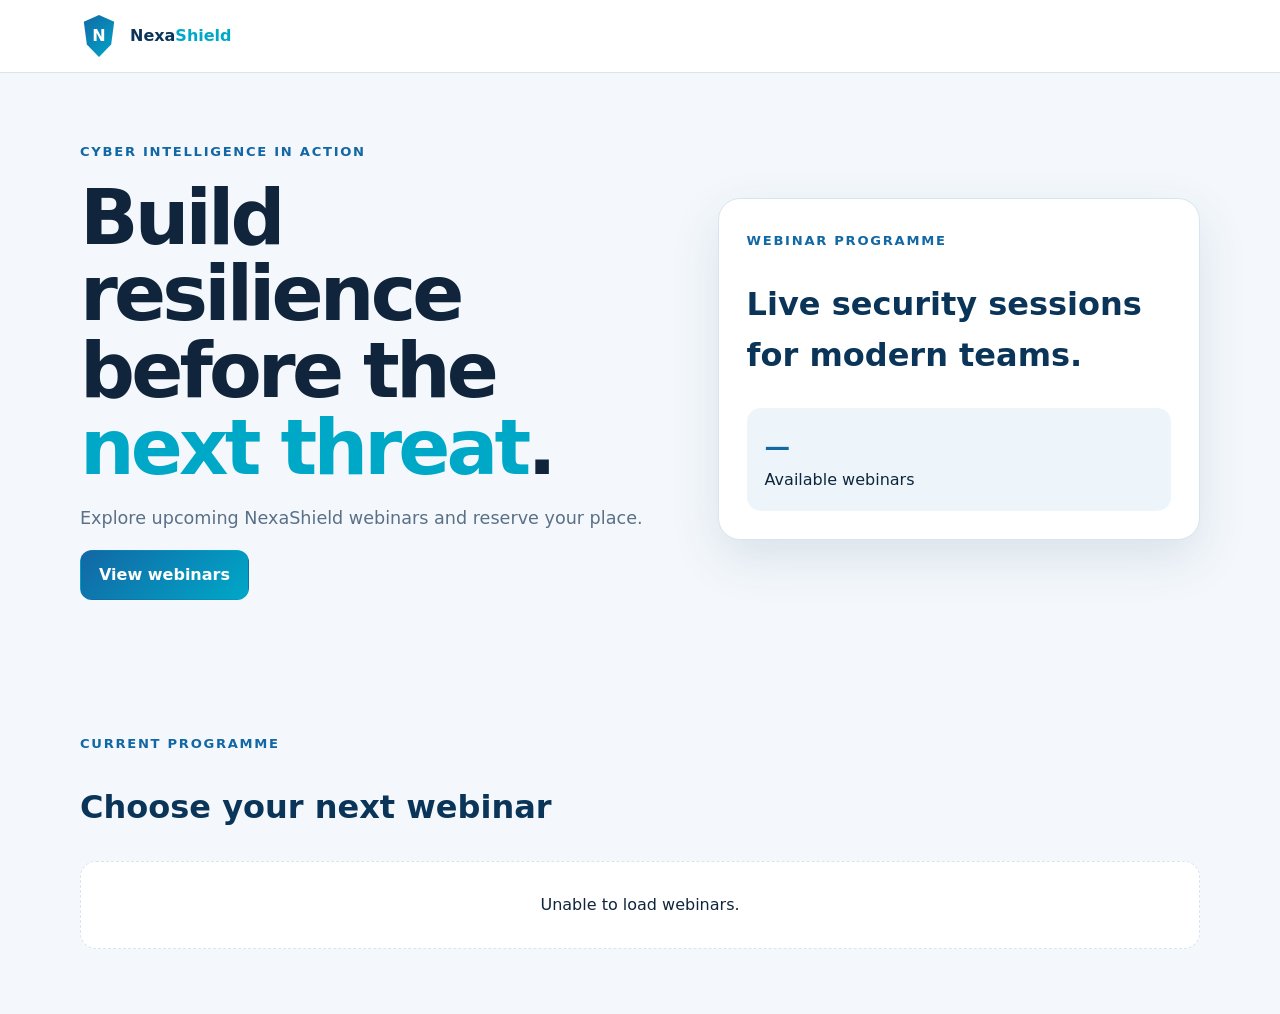
==== commit 30b3067b: "Add files via upload" ====
--- a/k/index.html
+++ b/k/index.html
@@ -186,9 +186,12 @@
     </main>
 
     <script src="./js/events-api.js"></script>
-    ./js/events-ui.jsscript>
-    ./js/navigation.jsscript>
-    ./js/registration.jsscript>
-    ./js/app.jsscript>
+    <script src="./js/events-ui.js"></script>
+    <script src="./js/navigation.js"></script>
+    <script src="./js/registration.js"></script>
+    <script src="./js/app.js"></script>
+  
+    
+   
 </body>
 </html>
